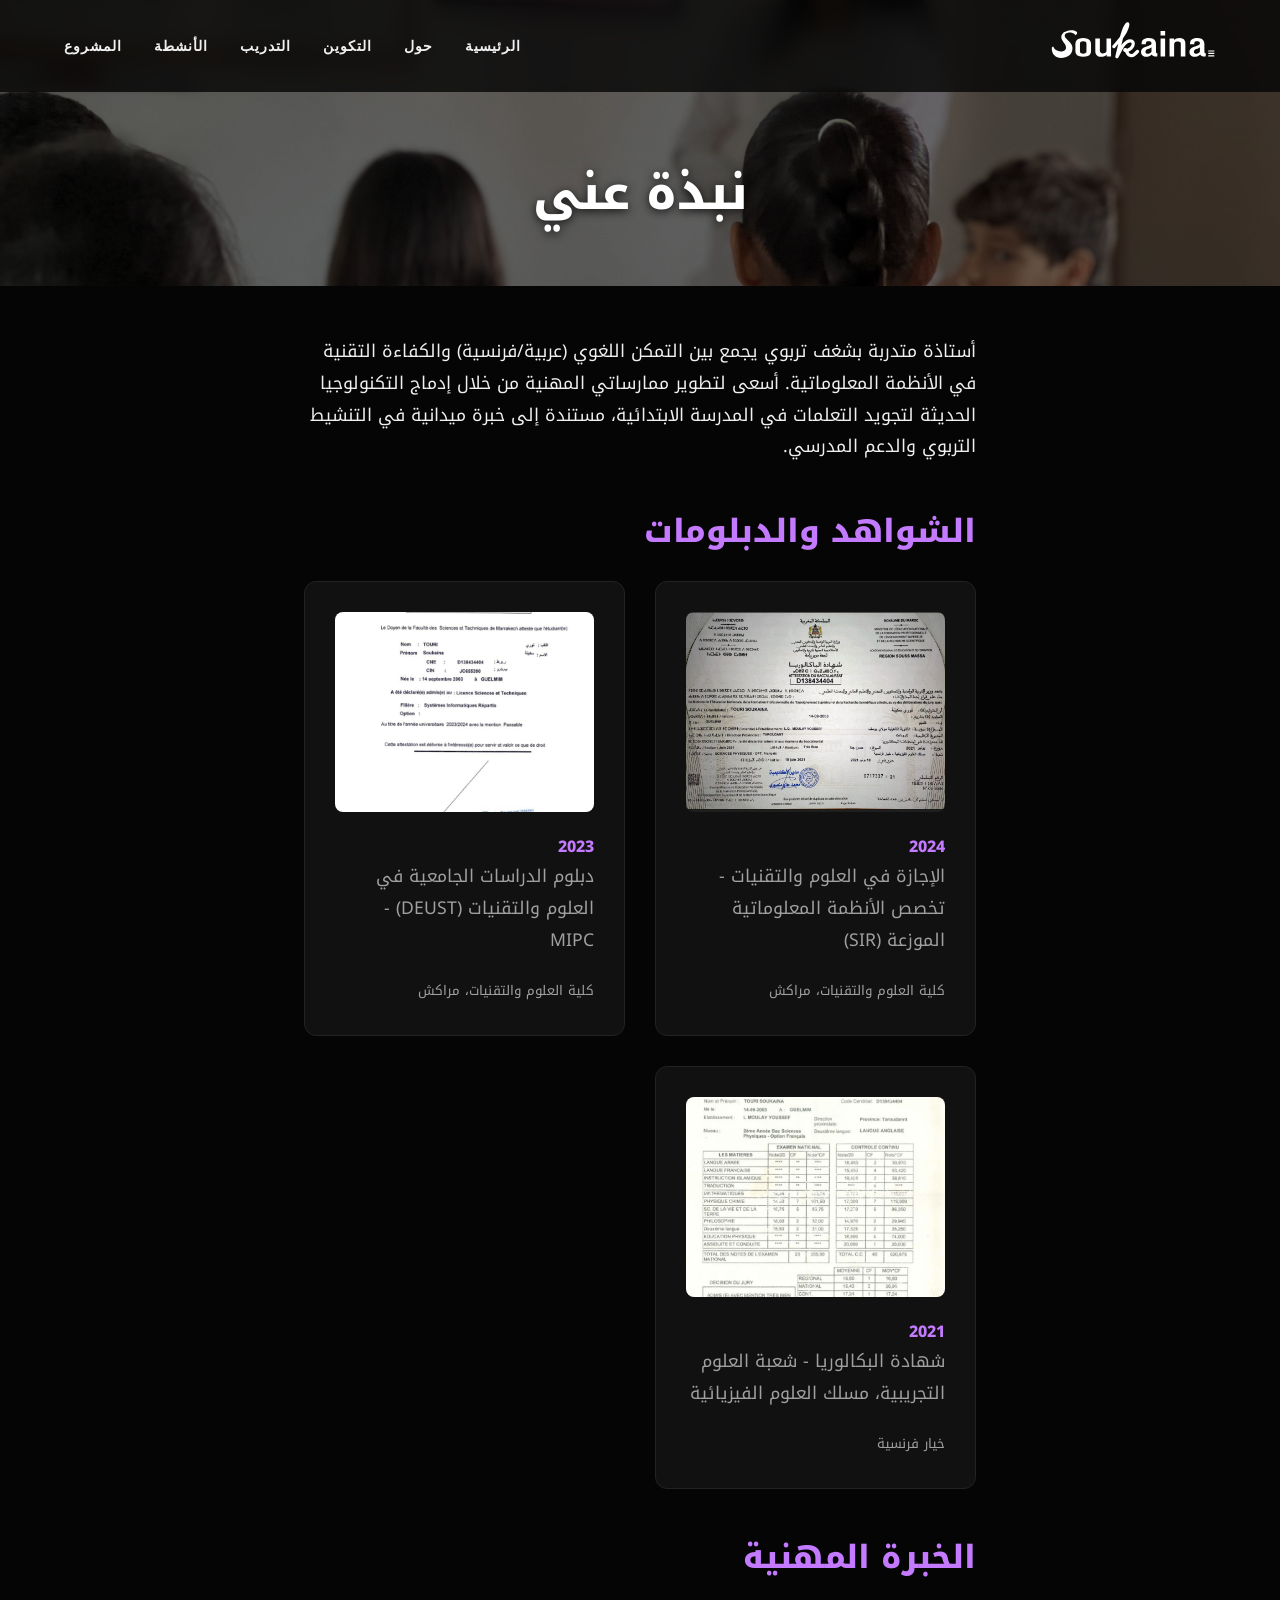
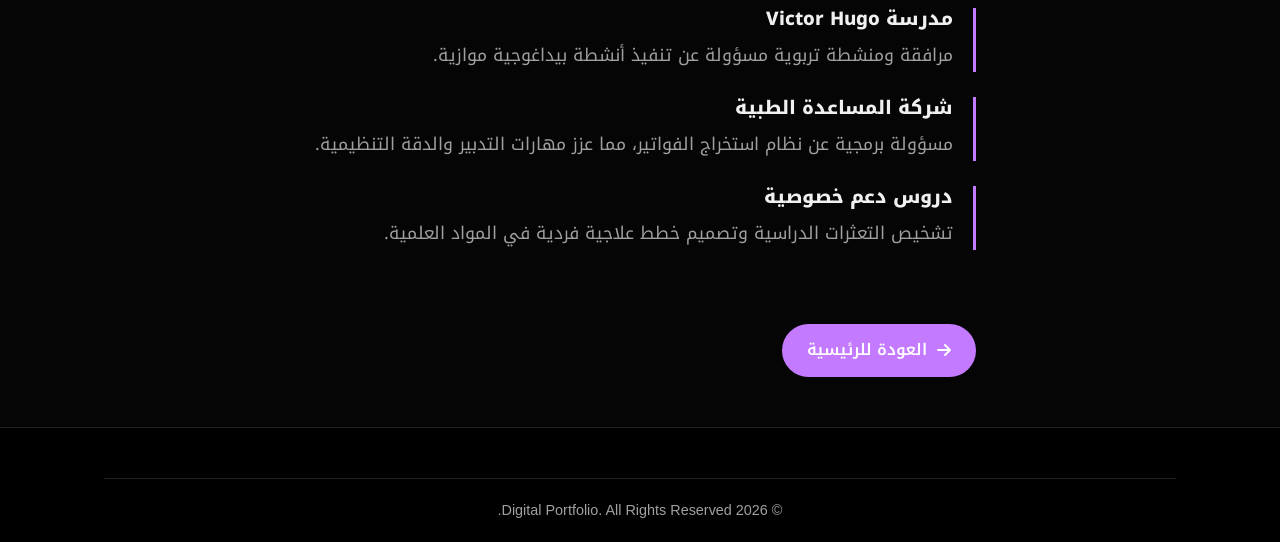
==== about_me.html @ 5434a44b "feat: complete arabic localization, UI updates, and about me page implementation" ====
<!DOCTYPE html>
<html lang="ar" dir="rtl">
<head>
    <meta charset="UTF-8">
    <meta name="viewport" content="width=device-width, initial-scale=1.0">
    <title>حول - سكينة توري</title>
    <link rel="stylesheet" href="style.css">
    <link rel="preconnect" href="https://fonts.googleapis.com">
    <link rel="preconnect" href="https://fonts.gstatic.com" crossorigin>
    <link href="https://fonts.googleapis.com/css2?family=Noto+Kufi+Arabic:wght@300;400;600;800&display=swap" rel="stylesheet">
    <link rel="stylesheet" href="https://cdnjs.cloudflare.com/ajax/libs/font-awesome/6.4.0/css/all.min.css">
    <style>
        .about-page-header {
            padding: 150px 5% 50px;
            text-align: center;
            background: var(--bg-light);
            border-bottom: 1px solid var(--border);
        }
        .about-page-content {
            padding: 50px 5%;
            max-width: 800px;
            margin: 0 auto;
        }
        .about-page-content p {
            margin-bottom: 20px;
            font-size: 1.1rem;
        }
    </style>
</head>
<body>
    <nav class="navbar scrolled">
        <div class="logo"><img src="assets/souka.svg" alt="Portfolio Logo" style="height: 40px;"></div>
        <div class="hamburger">
            <div class="line"></div>
            <div class="line"></div>
            <div class="line"></div>
        </div>
        <ul class="nav-links" dir="rtl">
            <li><a href="index.html#hero">الرئيسية</a></li>
            <li><a href="index.html#about" class="active">حول</a></li>
            <li><a href="index.html#training">التكوين</a></li>
            <li><a href="index.html#internship">التدريب</a></li>
            <li><a href="index.html#integrated">الأنشطة</a></li>
            <li><a href="index.html#project">المشروع</a></li>
        </ul>
    </nav>

    <div class="mobile-menu">
        <ul class="mobile-nav-links" dir="rtl">
            <li><a href="index.html#hero">الرئيسية</a></li>
            <li><a href="index.html#about">حول</a></li>
            <li><a href="index.html#training">التكوين</a></li>
            <li><a href="index.html#internship">التدريب</a></li>
            <li><a href="index.html#integrated">الأنشطة</a></li>
            <li><a href="index.html#project">المشروع</a></li>
        </ul>
    </div>

    <header class="about-page-header" style="position: relative; overflow: hidden; border-bottom: none;">
        <!-- Slideshow Backgrounds -->
        <div class="hero-slideshow">
            <div class="hero-slide active" style="background-image: url('assets/hero/IMG-20260426-WA0001.jpg');"></div>
            <div class="hero-slide" style="background-image: url('assets/hero/IMG-20260426-WA0004.jpg');"></div>
            <div class="hero-slide" style="background-image: url('assets/hero/IMG-20260426-WA0005.jpg');"></div>
            <div class="hero-overlay"></div>
        </div>
        <div style="position: relative; z-index: 10;">
            <h1 class="section-title accent-text arabic-text" style="color: white; text-shadow: 0 2px 10px rgba(0,0,0,0.8); margin-bottom: 0;">نبذة عني</h1>
        </div>
    </header>

    <section class="about-page-content arabic-text">
        <div class="about-intro" style="margin-bottom: 50px;">
            <p>أستاذة متدربة بشغف تربوي يجمع بين التمكن اللغوي (عربية/فرنسية) والكفاءة التقنية في الأنظمة المعلوماتية. أسعى لتطوير ممارساتي المهنية من خلال إدماج التكنولوجيا الحديثة لتجويد التعلمات في المدرسة الابتدائية، مستندة إلى خبرة ميدانية في التنشيط التربوي والدعم المدرسي.</p>
        </div>

        <h2 class="section-title accent-text" style="font-size: 2rem; margin-bottom: 30px;">الشواهد والدبلومات</h2>
        <div class="certificates-grid" style="display: grid; grid-template-columns: repeat(auto-fit, minmax(250px, 1fr)); gap: 30px; margin-bottom: 50px;">
            <div class="certificate-card card">
                <img src="assets/soukaDiplomes/WhatsApp%20Image%202026-04-26%20at%2021.11.45.jpeg" class="cert-img" alt="Certificate 2024" onclick="openModal(this.src)">
                <h4 style="color: var(--accent); margin-bottom: 5px; margin-top: 15px;">2024</h4>
                <p>الإجازة في العلوم والتقنيات - تخصص الأنظمة المعلوماتية الموزعة (SIR)</p>
                <small style="color: var(--text-muted);">كلية العلوم والتقنيات، مراكش</small>
            </div>
            <div class="certificate-card card">
                <img src="assets/soukaDiplomes/WhatsApp%20Image%202026-04-26%20at%2021.11.46.jpeg" class="cert-img" alt="Certificate 2023" onclick="openModal(this.src)">
                <h4 style="color: var(--accent); margin-bottom: 5px; margin-top: 15px;">2023</h4>
                <p>دبلوم الدراسات الجامعية في العلوم والتقنيات (DEUST) - MIPC</p>
                <small style="color: var(--text-muted);">كلية العلوم والتقنيات، مراكش</small>
            </div>
            <div class="certificate-card card">
                <img src="assets/soukaDiplomes/WhatsApp%20Image%202026-04-26%20at%2021.11.46%20(1).jpeg" class="cert-img" alt="Certificate 2021" onclick="openModal(this.src)">
                <h4 style="color: var(--accent); margin-bottom: 5px; margin-top: 15px;">2021</h4>
                <p>شهادة البكالوريا - شعبة العلوم التجريبية، مسلك العلوم الفيزيائية</p>
                <small style="color: var(--text-muted);">خيار فرنسية</small>
            </div>
        </div>

        <h2 class="section-title accent-text" style="font-size: 2rem; margin-bottom: 30px;">الخبرة المهنية</h2>
        <div class="experiences-list" style="margin-bottom: 50px;">
            <div class="experience-item" style="border-right: 3px solid var(--accent); padding-right: 20px; margin-bottom: 25px;">
                <h3 style="margin-bottom: 10px;">مدرسة Victor Hugo</h3>
                <p style="color: var(--text-muted);">مرافقة ومنشطة تربوية مسؤولة عن تنفيذ أنشطة بيداغوجية موازية.</p>
            </div>
            <div class="experience-item" style="border-right: 3px solid var(--accent); padding-right: 20px; margin-bottom: 25px;">
                <h3 style="margin-bottom: 10px;">شركة المساعدة الطبية</h3>
                <p style="color: var(--text-muted);">مسؤولة برمجية عن نظام استخراج الفواتير، مما عزز مهارات التدبير والدقة التنظيمية.</p>
            </div>
            <div class="experience-item" style="border-right: 3px solid var(--accent); padding-right: 20px; margin-bottom: 25px;">
                <h3 style="margin-bottom: 10px;">دروس دعم خصوصية</h3>
                <p style="color: var(--text-muted);">تشخيص التعثرات الدراسية وتصميم خطط علاجية فردية في المواد العلمية.</p>
            </div>
        </div>

        <a href="index.html" class="btn-primary mt-4"><i class="fa-solid fa-arrow-right"></i> العودة للرئيسية</a>
    </section>

    <footer class="footer">
        <div class="container">
            <div class="footer-bottom">
                <p>&copy; 2026 Digital Portfolio. All Rights Reserved.</p>
            </div>
        </div>
    </footer>

    <!-- Image Modal -->
    <div id="imageModal" class="image-modal">
        <span class="modal-close" onclick="closeModal()">&times;</span>
        <img class="modal-content" id="modalImage">
    </div>

    <script src="main.js"></script>
</body>
</html>
---- style.css ----
/* style.css */
:root {
    --bg-color: #050505;
    --bg-light: #111111;
    --text-main: #f0f0f0;
    --text-muted: #a0a0a0;
    --accent: #C47AFF;
    --accent-glow: rgba(196, 122, 255, 0.2);
    --border: #222222;
    --font-en: 'Inter', sans-serif;
    --font-ar: 'Noto Kufi Arabic', sans-serif;
}

* {
    margin: 0;
    padding: 0;
    box-sizing: border-box;
}

html {
    scroll-behavior: smooth;
}

body {
    background-color: var(--bg-color);
    color: var(--text-main);
    font-family: var(--font-en);
    line-height: 1.6;
    overflow-x: hidden;
}

.arabic-text {
    font-family: var(--font-ar);
    line-height: 1.8;
}

h1, h2, h3, h4, h5, h6 {
    font-weight: 800;
    line-height: 1.2;
}

a {
    color: var(--text-main);
    text-decoration: none;
    transition: color 0.3s ease;
}

a:hover {
    color: var(--accent);
}

.container {
    max-width: 1200px;
    margin: 0 auto;
    padding: 0 5%;
}

.section {
    padding: 100px 0;
    position: relative;
}

.dark-section {
    background-color: var(--bg-light);
}

.section-title {
    font-size: 3rem;
    margin-bottom: 3rem;
}

.accent-dot {
    color: var(--accent);
}

.accent-text {
    color: var(--accent);
}

/* Navbar */
.navbar {
    position: fixed;
    top: 0;
    left: 0;
    width: 100%;
    padding: 20px 5%;
    display: flex;
    justify-content: space-between;
    align-items: center;
    background: rgba(5, 5, 5, 0.8);
    backdrop-filter: blur(10px);
    z-index: 1000;
    border-bottom: 1px solid transparent;
    transition: border-bottom 0.3s ease;
}

.navbar.scrolled {
    border-bottom: 1px solid var(--border);
}

.logo {
    font-size: 1.5rem;
    font-weight: 800;
    letter-spacing: 1px;
}

.nav-links {
    display: flex;
    list-style: none;
    gap: 2rem;
}

.nav-links a {
    font-size: 0.9rem;
    font-weight: 600;
    text-transform: uppercase;
    letter-spacing: 1px;
    position: relative;
}

.nav-links a::after {
    content: '';
    position: absolute;
    bottom: -5px;
    left: 0;
    width: 0%;
    height: 2px;
    background: var(--accent);
    transition: width 0.3s ease;
}

.nav-links a:hover::after, .nav-links a.active::after {
    width: 100%;
}

.hamburger {
    display: none;
    cursor: pointer;
    z-index: 1001;
}

.hamburger .line {
    width: 25px;
    height: 2px;
    background: var(--text-main);
    margin: 5px 0;
    transition: all 0.3s ease;
}

.hamburger.active .line:nth-child(1) {
    transform: translateY(7px) rotate(45deg);
}

.hamburger.active .line:nth-child(2) {
    opacity: 0;
}

.hamburger.active .line:nth-child(3) {
    transform: translateY(-7px) rotate(-45deg);
}

/* Mobile Menu */
.mobile-menu {
    position: fixed;
    top: 0;
    left: 0;
    width: 100%;
    height: 100vh;
    background: var(--bg-color);
    display: flex;
    justify-content: center;
    align-items: center;
    z-index: 999;
    opacity: 0;
    pointer-events: none;
    transition: opacity 0.3s ease;
}

.mobile-menu.open {
    opacity: 1;
    pointer-events: all;
}

.mobile-nav-links {
    list-style: none;
    text-align: center;
}

.mobile-nav-links li {
    margin: 20px 0;
}

.mobile-nav-links a {
    font-size: 2rem;
    font-weight: 800;
}

.mobile-nav-links a:hover {
    color: var(--accent);
}

/* Hero Section */
.hero-section {
    height: 100vh;
    display: flex;
    align-items: center;
    padding: 80px 5% 0 5%; /* Adjusted top padding */
    position: relative;
    overflow: hidden;
}

.hero-content {
    position: relative;
    z-index: 10;
    max-width: 800px;
}

.hero-title {
    font-size: clamp(3rem, 8vw, 6rem);
    margin-bottom: 20px;
    line-height: 1.1;
}

.hero-subtitle {
    font-size: 1.2rem;
    color: var(--text-muted);
    max-width: 600px;
    margin-bottom: 40px;
}

.scroll-down {
    display: inline-flex;
    justify-content: center;
    align-items: center;
    width: 50px;
    height: 50px;
    border: 1px solid var(--border);
    border-radius: 50%;
    color: var(--text-main);
    font-size: 1.2rem;
}

.scroll-down:hover {
    border-color: var(--accent);
    background: var(--accent-glow);
}

.bg-glow {
    position: absolute;
    width: 50vw;
    height: 50vw;
    max-width: 500px;
    max-height: 500px;
    background: var(--accent);
    filter: blur(150px);
    border-radius: 50%;
    opacity: 0.15;
    z-index: 1;
}

.glow-1 {
    top: -100px;
    right: -100px;
}

.glow-2 {
    bottom: -200px;
    left: -100px;
}

/* About Grid */
.about-grid {
    display: grid;
    grid-template-columns: 1fr 1fr;
    gap: 4rem;
}

.large-text {
    font-size: 1.5rem;
    font-weight: 300;
    margin-bottom: 20px;
}

.additional-desc {
    color: var(--text-muted);
}

.about-cards {
    display: flex;
    flex-direction: column;
    gap: 20px;
}

.card {
    background: var(--bg-light);
    border: 1px solid var(--border);
    padding: 30px;
    border-radius: 12px;
    transition: transform 0.3s ease, border-color 0.3s ease;
}

.card-hover:hover {
    transform: translateY(-5px);
    border-color: var(--accent);
    box-shadow: 0 10px 30px rgba(0,0,0,0.5);
}

.card-icon {
    font-size: 2rem;
    color: var(--accent);
    margin-bottom: 15px;
}

.card h3 {
    font-size: 1.5rem;
    margin-bottom: 10px;
}

.card p {
    color: var(--text-muted);
}

/* Training Section */
.training-grid {
    display: grid;
    grid-template-columns: 1fr 1fr;
    gap: 4rem;
}

.subsection-title {
    font-size: 2rem;
    margin-bottom: 15px;
    font-family: var(--font-ar);
}

.image-gallery {
    display: flex;
    gap: 20px;
    margin-top: 30px;
}

.img-wrapper {
    flex: 1;
    position: relative;
    border-radius: 12px;
    overflow: hidden;
    aspect-ratio: 4/3;
}

.gallery-img {
    width: 100%;
    height: 100%;
    object-fit: cover;
    transition: transform 0.5s ease;
}

.img-wrapper:hover .gallery-img {
    transform: scale(1.05);
}

.img-overlay {
    position: absolute;
    top: 0;
    left: 0;
    width: 100%;
    height: 100%;
    background: var(--accent-glow);
    opacity: 0;
    transition: opacity 0.3s ease;
}

.img-wrapper:hover .img-overlay {
    opacity: 1;
}

.training-summaries {
    display: flex;
    flex-direction: column;
    gap: 20px;
}

.summary-card {
    background: var(--bg-color);
    border: 1px solid var(--border);
    padding: 30px;
    border-radius: 12px;
}

.btn-link {
    display: inline-flex;
    align-items: center;
    gap: 10px;
    margin-top: 15px;
    color: var(--accent);
    font-weight: 600;
}

.btn-link:hover {
    color: #fff;
}

/* Accordion (Internship) */
.internship-content {
    max-width: 800px;
    margin: 0 auto;
}

.accordion-item {
    border-bottom: 1px solid var(--border);
    padding: 20px 0;
}

.accordion-header {
    display: flex;
    justify-content: space-between;
    align-items: center;
    cursor: pointer;
}

.accordion-header h3 {
    font-size: 1.5rem;
    font-family: var(--font-ar);
    transition: color 0.3s ease;
    margin: 0;
}

.accordion-header:hover h3 {
    color: var(--accent);
}

.icon-plus {
    position: relative;
    width: 20px;
    height: 20px;
}

.icon-plus::before, .icon-plus::after {
    content: '';
    position: absolute;
    background: var(--text-main);
    transition: transform 0.3s ease;
}

.icon-plus::before {
    top: 9px;
    left: 0;
    width: 20px;
    height: 2px;
}

.icon-plus::after {
    top: 0;
    left: 9px;
    width: 2px;
    height: 20px;
}

.accordion-item.active .icon-plus::after {
    transform: rotate(90deg);
    opacity: 0;
}

.accordion-item.active .icon-plus::before {
    background: var(--accent);
}

.accordion-item.active .accordion-header h3 {
    color: var(--accent);
}

.accordion-content {
    max-height: 0;
    overflow: hidden;
    transition: max-height 0.3s ease, margin-top 0.3s ease;
}

.accordion-item.active .accordion-content {
    margin-top: 20px;
}

.accordion-content p {
    color: var(--text-muted);
}

.btn-outline {
    display: inline-block;
    padding: 10px 20px;
    border: 1px solid var(--accent);
    color: var(--accent);
    border-radius: 30px;
    font-family: var(--font-ar);
    transition: all 0.3s ease;
}

.btn-outline:hover {
    background: var(--accent);
    color: #fff;
}

/* Integrated Grid */
.integrated-grid {
    display: grid;
    grid-template-columns: 1fr 1fr;
    gap: 30px;
}

.integrated-card {
    background: var(--bg-color);
    border: 1px solid var(--border);
    padding: 40px;
    border-radius: 12px;
    text-align: center;
}

.integrated-card .card-icon {
    font-size: 3rem;
}

/* Project Showcase */
.project-showcase {
    display: grid;
    grid-template-columns: 1fr 1.5fr;
    gap: 4rem;
    align-items: center;
}

.btn-primary {
    display: inline-flex;
    align-items: center;
    gap: 10px;
    padding: 12px 25px;
    background: var(--accent);
    color: #fff;
    border-radius: 30px;
    font-weight: 600;
    font-family: var(--font-ar);
}

.btn-primary:hover {
    background: #a960e6;
    color: #fff;
}

.mt-4 {
    margin-top: 1.5rem;
}

.project-visual {
    position: relative;
}

.project-image-wrapper {
    position: relative;
    border-radius: 12px;
    overflow: hidden;
    box-shadow: 0 20px 50px rgba(0,0,0,0.5);
}

.project-image-wrapper img {
    width: 100%;
    display: block;
}

.overlay-glow {
    position: absolute;
    top: 0;
    left: 0;
    width: 100%;
    height: 100%;
    background: linear-gradient(45deg, var(--accent-glow), transparent);
    pointer-events: none;
}

/* Footer */
.footer {
    padding: 50px 0 20px;
    background: #000;
    border-top: 1px solid var(--border);
}

.footer-content {
    display: flex;
    justify-content: space-between;
    align-items: center;
    margin-bottom: 30px;
}

.footer-logo {
    font-size: 1.5rem;
    font-weight: 800;
}

.footer-socials {
    display: flex;
    gap: 20px;
}

.footer-socials a {
    font-size: 1.2rem;
    color: var(--text-muted);
}

.footer-socials a:hover {
    color: var(--accent);
    transform: translateY(-3px);
}

.footer-bottom {
    text-align: center;
    color: var(--text-muted);
    font-size: 0.9rem;
    border-top: 1px solid var(--border);
    padding-top: 20px;
}

/* Animations */
.fade-up {
    opacity: 0;
    transform: translateY(30px);
    transition: opacity 0.8s ease, transform 0.8s ease;
}

.fade-up.visible {
    opacity: 1;
    transform: translateY(0);
}

.fade-up-word {
    display: inline-block;
    opacity: 0;
    transform: translateY(30px);
    transition: opacity 0.8s cubic-bezier(0.2, 0.8, 0.2, 1), transform 0.8s cubic-bezier(0.2, 0.8, 0.2, 1);
}

.fade-up-word.visible {
    opacity: 1;
    transform: translateY(0);
}

.delay-1 { transition-delay: 0.2s; }
.delay-2 { transition-delay: 0.4s; }

/* Responsive */
@media (max-width: 992px) {
    .about-grid, .training-grid, .project-showcase {
        grid-template-columns: 1fr;
        gap: 2rem;
    }
    
    .nav-links {
        display: none;
    }
    
    .hamburger {
        display: block;
    }
}

@media (max-width: 768px) {
    .section-title {
        font-size: 2.2rem;
    }
    
    .integrated-grid {
        grid-template-columns: 1fr;
    }
    
    .image-gallery {
        flex-direction: column;
    }
    
    .hero-title {
        font-size: 2.5rem;
    }
}

/* Hero Slideshow */
.hero-slideshow {
    position: absolute;
    top: 0;
    left: 0;
    width: 100%;
    height: 100%;
    z-index: 1;
}

.hero-slide {
    position: absolute;
    top: 0;
    left: 0;
    width: 100%;
    height: 100%;
    background-size: cover;
    background-position: center;
    opacity: 0;
    transition: opacity 1s ease-in-out;
}

.hero-slide.active {
    opacity: 1;
}

.hero-overlay {
    position: absolute;
    top: 0;
    left: 0;
    width: 100%;
    height: 100%;
    background: rgba(0, 0, 0, 0.6);
    z-index: 2;
}

/* Center Slideshow */
.center-slideshow-container {
    width: 100%;
    overflow: hidden;
    position: relative;
    padding: 20px 0;
}

.center-slideshow-track {
    display: flex;
    gap: 20px;
    width: max-content;
    animation: scrollCenter 30s linear infinite;
}

.center-slideshow-container:hover .center-slideshow-track {
    animation-play-state: paused;
}

@keyframes scrollCenter {
    0% { transform: translateX(0); }
    100% { transform: translateX(calc(50% + 10px)); }
}

.center-card {
    position: relative;
    width: 300px;
    height: 200px;
    border-radius: 12px;
    overflow: hidden;
    cursor: pointer;
    flex-shrink: 0;
}

.center-card img {
    width: 100%;
    height: 100%;
    object-fit: cover;
    transition: filter 0.3s ease;
}

.center-card:hover img {
    filter: blur(4px);
}

.center-card-info {
    position: absolute;
    top: 50%;
    left: 50%;
    transform: translate(-50%, -50%);
    color: white;
    text-align: center;
    font-size: 1.2rem;
    font-weight: 600;
    opacity: 0;
    transition: opacity 0.3s ease;
    z-index: 2;
    text-shadow: 0 2px 4px rgba(0,0,0,0.8);
    width: 90%;
}

.center-card:hover .center-card-info {
    opacity: 1;
}

/* Certificate Images & Modal */
.cert-img {
    width: 100%;
    height: 200px;
    object-fit: cover;
    border-radius: 8px;
    cursor: pointer;
    transition: transform 0.3s ease, box-shadow 0.3s ease;
}

.cert-img:hover {
    transform: scale(1.05);
    box-shadow: 0 10px 20px rgba(196, 122, 255, 0.3);
}

.image-modal {
    display: none; 
    position: fixed; 
    z-index: 2000; 
    left: 0;
    top: 0;
    width: 100%; 
    height: 100%; 
    background-color: rgba(0,0,0,0.9); 
    align-items: center;
    justify-content: center;
}

.image-modal.show {
    display: flex;
}

.modal-content {
    max-width: 90%;
    max-height: 90%;
    border-radius: 8px;
    animation: zoomIn 0.3s ease;
}

@keyframes zoomIn {
    from {transform: scale(0.8); opacity: 0;}
    to {transform: scale(1); opacity: 1;}
}

.modal-close {
    position: absolute;
    top: 30px;
    right: 40px;
    color: white;
    font-size: 40px;
    font-weight: bold;
    cursor: pointer;
    transition: color 0.3s;
}

.modal-close:hover {
    color: var(--accent);
}
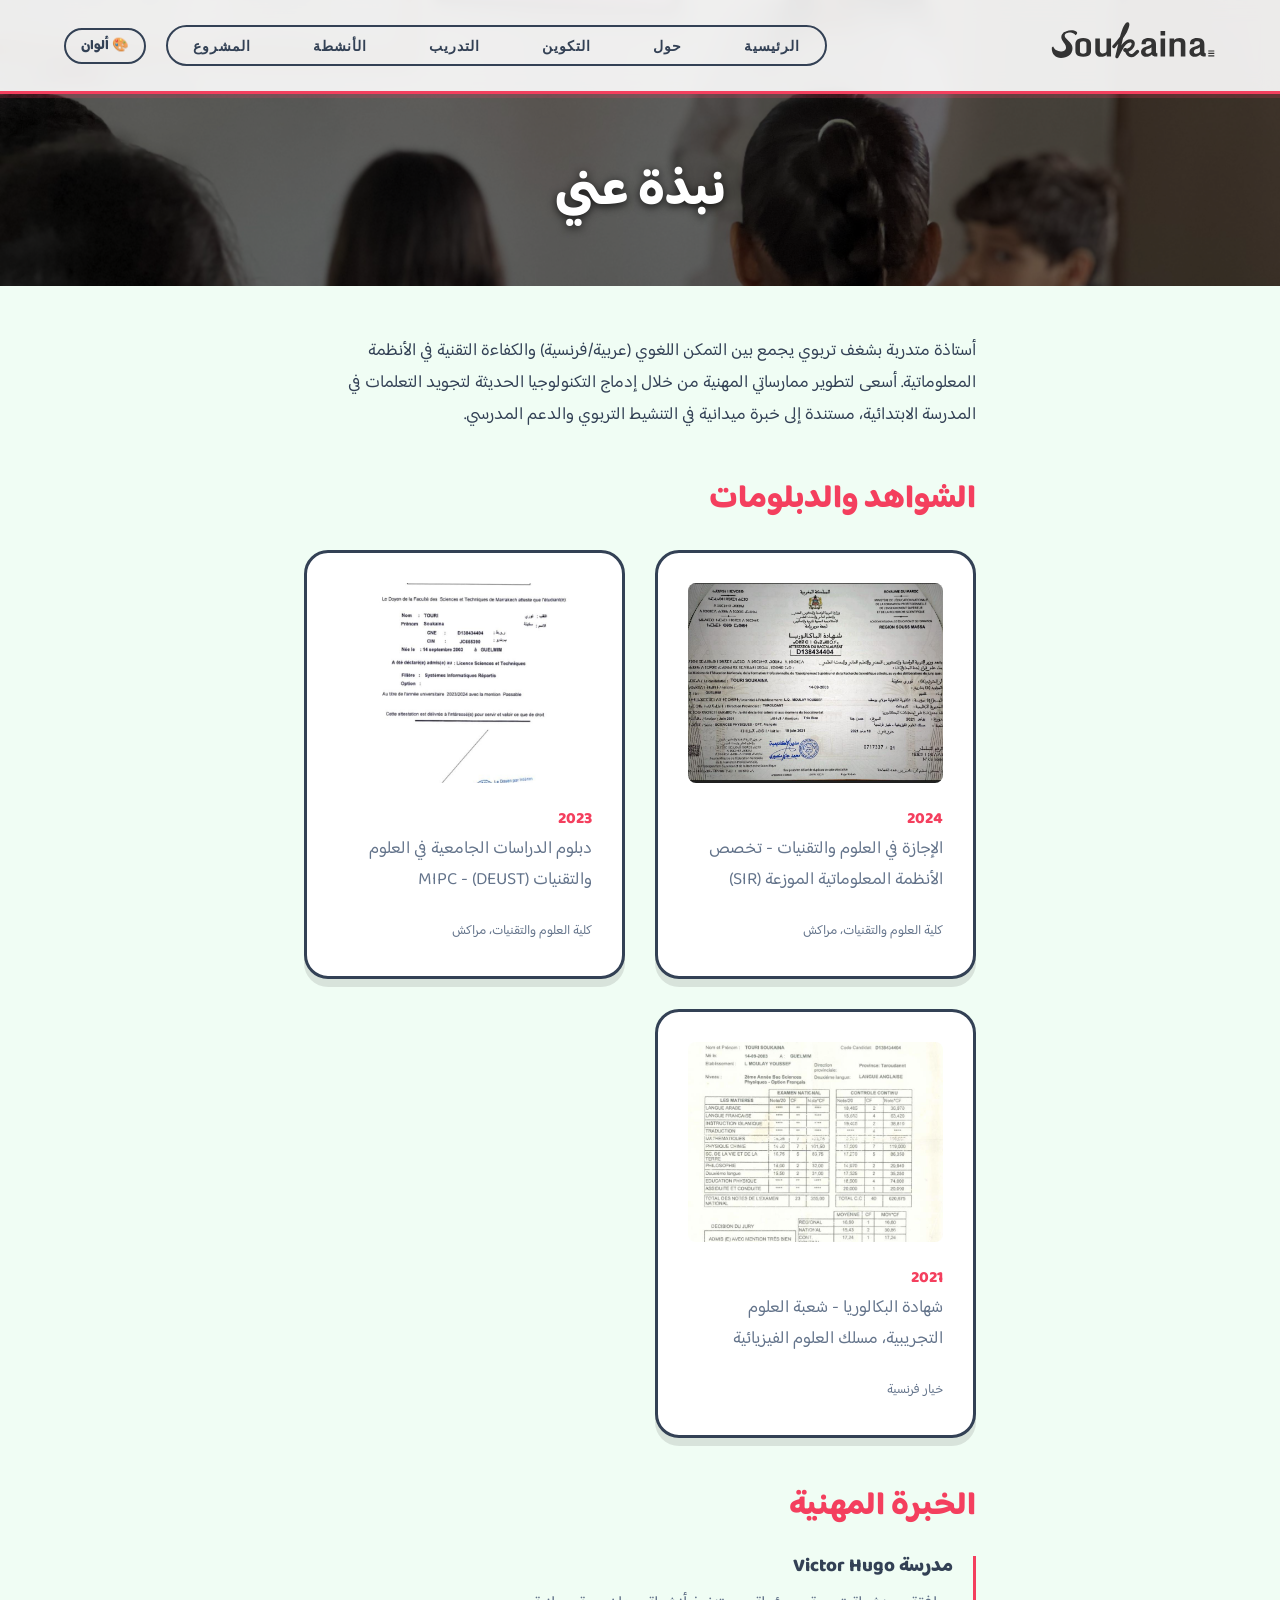
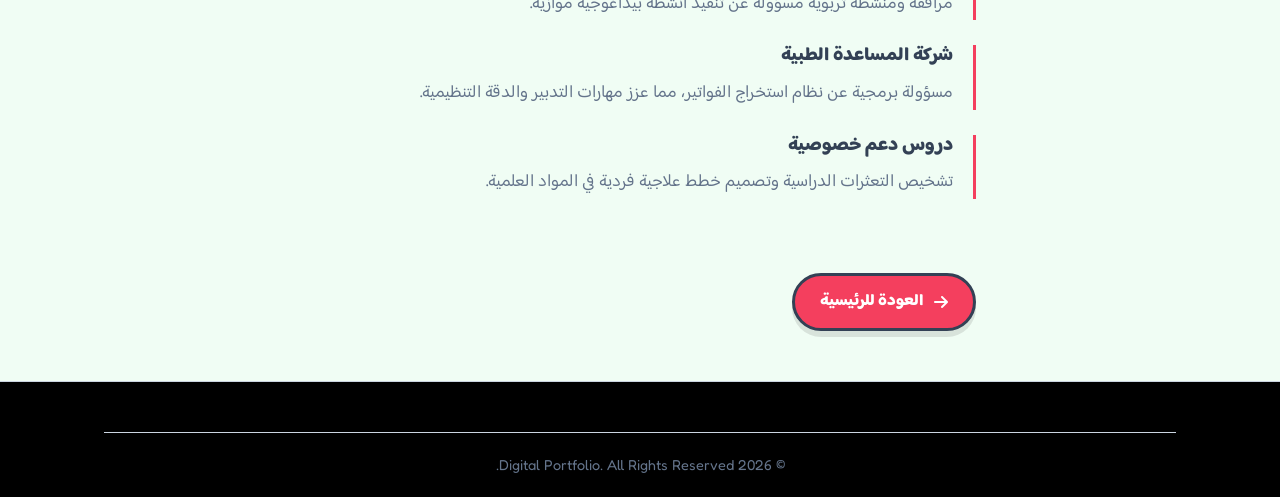
==== commit 6397bdde: "new look" ====
--- a/about_me.html
+++ b/about_me.html
@@ -7,7 +7,7 @@
     <link rel="stylesheet" href="style.css">
     <link rel="preconnect" href="https://fonts.googleapis.com">
     <link rel="preconnect" href="https://fonts.gstatic.com" crossorigin>
-    <link href="https://fonts.googleapis.com/css2?family=Noto+Kufi+Arabic:wght@300;400;600;800&display=swap" rel="stylesheet">
+    <link href="https://fonts.googleapis.com/css2?family=Baloo+Bhaijaan+2:wght@400;600;800&family=Fredoka:wght@400;600;800&family=Inter:wght@300;400;600;800&family=Noto+Kufi+Arabic:wght@300;400;600;800&display=swap" rel="stylesheet">
     <link rel="stylesheet" href="https://cdnjs.cloudflare.com/ajax/libs/font-awesome/6.4.0/css/all.min.css">
     <style>
         .about-page-header {
@@ -35,14 +35,17 @@
             <div class="line"></div>
             <div class="line"></div>
         </div>
-        <ul class="nav-links" dir="rtl">
-            <li><a href="index.html#hero">الرئيسية</a></li>
-            <li><a href="index.html#about" class="active">حول</a></li>
-            <li><a href="index.html#training">التكوين</a></li>
-            <li><a href="index.html#internship">التدريب</a></li>
-            <li><a href="index.html#integrated">الأنشطة</a></li>
-            <li><a href="index.html#project">المشروع</a></li>
-        </ul>
+        <div class="desktop-nav-group" style="display: flex; align-items: center; gap: 20px;">
+            <ul class="nav-links" dir="rtl">
+                <li><a href="index.html#hero">الرئيسية</a></li>
+                <li><a href="index.html#about" class="active">حول</a></li>
+                <li><a href="index.html#training">التكوين</a></li>
+                <li><a href="index.html#internship">التدريب</a></li>
+                <li><a href="index.html#integrated">الأنشطة</a></li>
+                <li><a href="index.html#project">المشروع</a></li>
+            </ul>
+            <button id="theme-toggle" class="theme-btn">🎨 ألوان</button>
+        </div>
     </nav>
 
     <div class="mobile-menu">
@@ -53,6 +56,7 @@
             <li><a href="index.html#internship">التدريب</a></li>
             <li><a href="index.html#integrated">الأنشطة</a></li>
             <li><a href="index.html#project">المشروع</a></li>
+            <li><button id="mobile-theme-toggle" class="theme-btn">🎨 ألوان</button></li>
         </ul>
     </div>
 
--- a/style.css
+++ b/style.css
@@ -833,3 +833,149 @@
 .modal-close:hover {
     color: var(--accent);
 }
+
+/* ==========================================================================
+   Kids / Primary School Theme
+   ========================================================================== */
+
+[data-theme="kids"] {
+    --bg-color: #f0fdf4; /* Very light green/mint */
+    --bg-light: #ffffff;
+    --text-main: #334155;
+    --text-muted: #64748b;
+    --accent: #f43f5e; /* Bright pink/red */
+    --accent-glow: rgba(244, 63, 94, 0.2);
+    --border: #cbd5e1;
+    --font-en: 'Fredoka', sans-serif;
+    --font-ar: 'Baloo Bhaijaan 2', sans-serif;
+}
+
+[data-theme="kids"] body {
+    background-image: radial-gradient(#cbd5e1 2px, transparent 2px);
+    background-size: 40px 40px;
+}
+
+[data-theme="kids"] .navbar {
+    background: rgba(255, 255, 255, 0.9);
+    border-bottom: 3px solid var(--accent);
+    box-shadow: 0 4px 0 rgba(244, 63, 94, 0.2);
+}
+
+[data-theme="kids"] .nav-links {
+    border: 2px solid var(--text-main);
+    border-radius: 30px;
+    padding: 2px 10px;
+    background: transparent;
+    display: flex;
+    align-items: center;
+}
+
+[data-theme="kids"] .nav-links a, 
+[data-theme="kids"] .mobile-nav-links a {
+    color: var(--text-main);
+    font-weight: 800;
+    padding: 5px 15px;
+    transition: all 0.3s ease;
+    text-decoration: none;
+    display: inline-block;
+    border-radius: 20px;
+}
+
+[data-theme="kids"] .nav-links a::after,
+[data-theme="kids"] .mobile-nav-links a::after {
+    display: none;
+}
+
+[data-theme="kids"] .nav-links a:hover,
+[data-theme="kids"] .mobile-nav-links a:hover {
+    background: var(--accent);
+    color: white;
+    transform: scale(1.1);
+}
+
+[data-theme="kids"] .logo {
+    color: var(--accent);
+}
+
+[data-theme="kids"] .logo img {
+    filter: brightness(0) invert(0.2); /* Makes it a dark color (almost black) */
+}
+
+[data-theme="kids"] .card,
+[data-theme="kids"] .integrated-card,
+[data-theme="kids"] .summary-card,
+[data-theme="kids"] .project-info {
+    border: 3px solid var(--text-main);
+    border-radius: 24px;
+    box-shadow: 0 8px 0 rgba(0,0,0,0.1);
+    background: #ffffff;
+}
+
+[data-theme="kids"] .card-hover:hover,
+[data-theme="kids"] .card:hover,
+[data-theme="kids"] .summary-card:hover {
+    transform: scale(1.05) rotate(2deg);
+    box-shadow: 0 12px 0 rgba(0,0,0,0.15);
+    border-color: var(--accent);
+}
+
+[data-theme="kids"] .btn-primary,
+[data-theme="kids"] .btn-outline {
+    border: 3px solid var(--text-main);
+    border-radius: 30px;
+    box-shadow: 0 6px 0 rgba(0,0,0,0.1);
+    background: var(--accent);
+    color: white;
+    font-weight: 800;
+}
+
+[data-theme="kids"] .btn-primary:hover,
+[data-theme="kids"] .btn-outline:hover {
+    transform: translateY(-2px) scale(1.05);
+    box-shadow: 0 8px 0 rgba(0,0,0,0.15);
+    background: #e11d48;
+}
+
+/* Theme Toggle Button Styling */
+.theme-btn {
+    background: transparent;
+    border: 2px solid var(--text-main);
+    border-radius: 20px;
+    padding: 5px 15px;
+    color: var(--text-main);
+    font-family: var(--font-ar);
+    font-weight: 800;
+    cursor: pointer;
+    transition: all 0.3s ease;
+}
+
+.theme-btn:hover {
+    background: var(--accent);
+    color: white;
+    transform: scale(1.1);
+}
+
+/* Butterfly Animations */
+.butterfly {
+    position: fixed;
+    pointer-events: none;
+    z-index: 5000;
+}
+
+@keyframes flutter {
+    0% { transform: scaleY(1); }
+    100% { transform: scaleY(0.4); }
+}
+
+@keyframes flyAcrossFade {
+    0% { left: -10%; top: var(--start-y); opacity: 0; }
+    10% { opacity: 0.8; }
+    80% { opacity: 0.8; }
+    100% { left: 110%; top: var(--end-y); opacity: 0; }
+}
+
+@keyframes flyUpFade {
+    0% { transform: translate(0, 0) scale(0.2); opacity: 0; }
+    20% { opacity: 1; }
+    100% { transform: translate(calc(var(--end-x) - var(--start-x)), calc(var(--end-y) - var(--start-y))) scale(0.4); opacity: 0; }
+}
